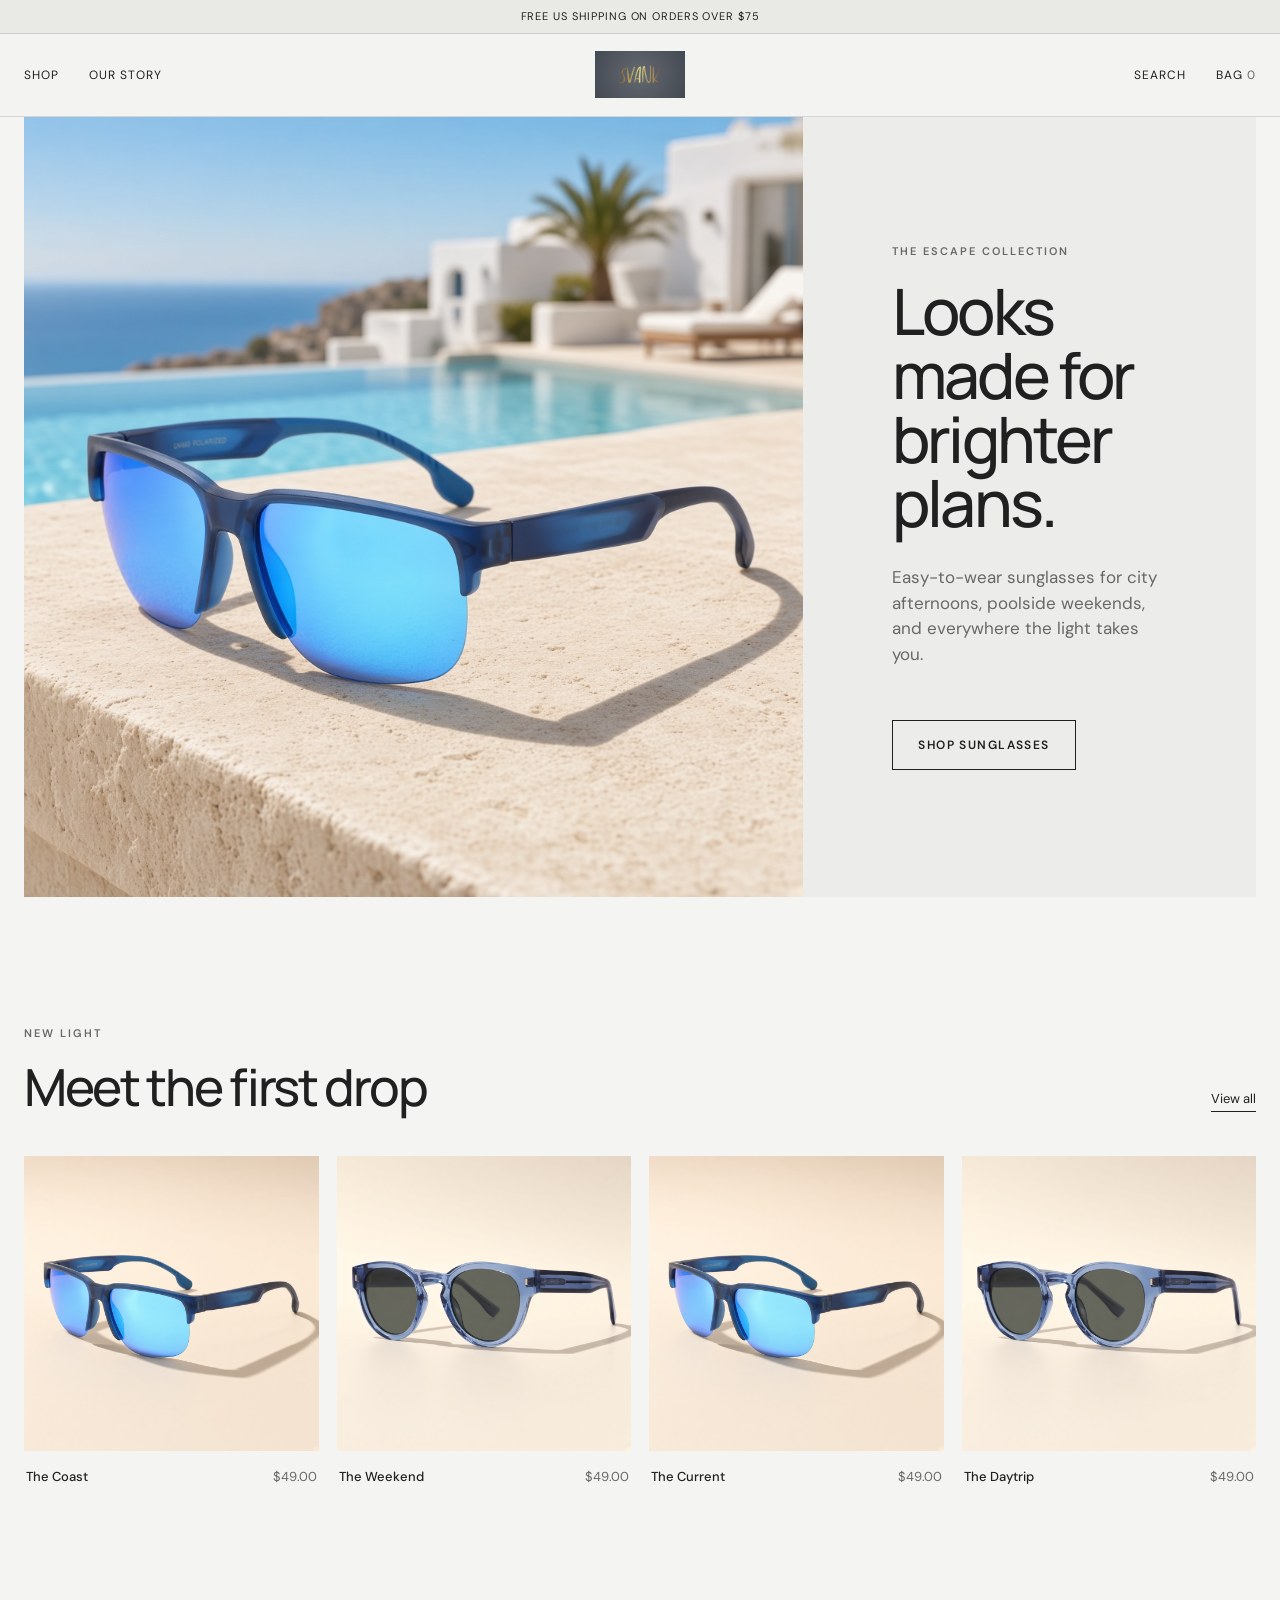
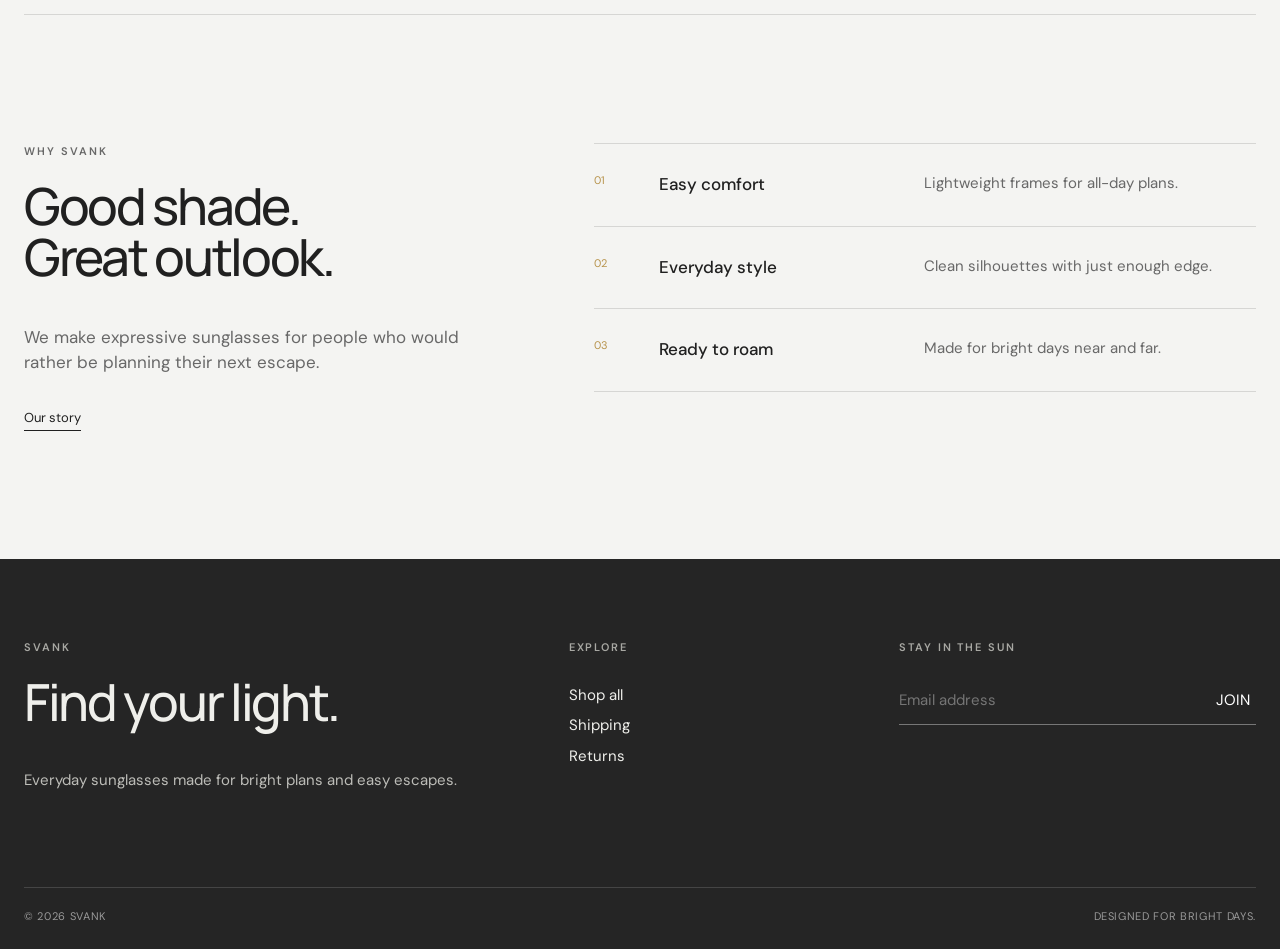
==== shopify-theme/preview/index.html @ 11c6e064 "Build SVANK Shopify storefront theme Co-authored-by: abhaj-git <abhaj-git@users.noreply.github.com>" ====
<!doctype html>
<html lang="en">
  <head>
    <meta charset="utf-8">
    <meta name="viewport" content="width=device-width,initial-scale=1">
    <title>SVANK — Shopify theme preview</title>
    <link rel="stylesheet" href="../assets/theme.css">
  </head>
  <body>
    <div class="announcement">Free US shipping on orders over $75</div>
    <header class="site-header">
      <div class="header-inner page-width">
        <button class="menu-toggle" type="button" aria-label="Menu"><span></span><span></span></button>
        <nav class="desktop-nav"><a href="#shop">Shop</a><a href="#story">Our story</a></nav>
        <a class="brand" href="#">
          <img src="../assets/svank-logo.jpg" width="150" height="78" alt="SVANK">
        </a>
        <div class="header-actions"><a href="#">Search</a><a href="#">Bag <span class="cart-count">0</span></a></div>
      </div>
    </header>

    <main>
      <section class="hero page-width">
        <div class="hero-media">
          <img src="../assets/svank-holiday-hero.png" width="1200" height="1200" alt="Blue sunglasses beside a bright Mediterranean pool">
        </div>
        <div class="hero-content">
          <p class="eyebrow">The escape collection</p>
          <h1>Looks made for brighter plans.</h1>
          <div class="hero-copy"><p>Easy-to-wear sunglasses for city afternoons, poolside weekends, and everywhere the light takes you.</p></div>
          <a class="button" href="#shop">Shop sunglasses</a>
        </div>
      </section>

      <section id="shop" class="section page-width">
        <div class="section-heading">
          <div><p class="eyebrow">New light</p><h2>Meet the first drop</h2></div>
          <a class="text-link" href="#">View all</a>
        </div>
        <div class="product-grid">
          <article class="product-card">
            <a class="product-card-media" href="#"><img src="../assets/svank-clean-blue.png" alt="Blue mirrored sunglasses"></a>
            <div class="product-card-info"><h3>The Coast</h3><span>$49.00</span></div>
          </article>
          <article class="product-card">
            <a class="product-card-media" href="#"><img src="../assets/svank-clean-round.png" alt="Blue round sunglasses"></a>
            <div class="product-card-info"><h3>The Weekend</h3><span>$49.00</span></div>
          </article>
          <article class="product-card">
            <a class="product-card-media" href="#"><img src="../assets/svank-clean-blue.png" alt="Blue mirrored sunglasses"></a>
            <div class="product-card-info"><h3>The Current</h3><span>$49.00</span></div>
          </article>
          <article class="product-card">
            <a class="product-card-media" href="#"><img src="../assets/svank-clean-round.png" alt="Blue round sunglasses"></a>
            <div class="product-card-info"><h3>The Daytrip</h3><span>$49.00</span></div>
          </article>
        </div>
      </section>

      <section id="story" class="story section page-width">
        <div class="story-card">
          <p class="eyebrow">Why SVANK</p>
          <h2>Good shade.<br>Great outlook.</h2>
          <div class="story-copy"><p>We make expressive sunglasses for people who would rather be planning their next escape.</p></div>
          <a class="text-link" href="#">Our story</a>
        </div>
        <div class="story-points">
          <div class="story-point"><span>01</span><h3>Easy comfort</h3><p>Lightweight frames for all-day plans.</p></div>
          <div class="story-point"><span>02</span><h3>Everyday style</h3><p>Clean silhouettes with just enough edge.</p></div>
          <div class="story-point"><span>03</span><h3>Ready to roam</h3><p>Made for bright days near and far.</p></div>
        </div>
      </section>
    </main>

    <footer class="site-footer">
      <div class="page-width footer-grid">
        <div><p class="eyebrow">SVANK</p><h2>Find your light.</h2><div class="footer-copy"><p>Everyday sunglasses made for bright plans and easy escapes.</p></div></div>
        <div class="footer-links"><p class="eyebrow">Explore</p><a href="#">Shop all</a><a href="#">Shipping</a><a href="#">Returns</a></div>
        <div><p class="eyebrow">Stay in the sun</p><form class="newsletter"><input type="email" placeholder="Email address"><button>Join</button></form></div>
      </div>
      <div class="page-width footer-bottom"><span>© 2026 SVANK</span><span>Designed for bright days.</span></div>
    </footer>
  </body>
</html>
---- shopify-theme/assets/theme.css ----
@import url("https://fonts.googleapis.com/css2?family=DM+Sans:wght@400;500;600&family=Manrope:wght@400;500;600&display=swap");

:root {
  --background: #f4f4f2;
  --surface: #fff;
  --text: #202020;
  --muted: #686868;
  --accent: #b7934c;
  --border: rgba(32, 32, 32, 0.14);
  --page: 1440px;
}

* { box-sizing: border-box; }
html { scroll-behavior: smooth; }
body {
  margin: 0;
  color: var(--text);
  background: var(--background);
  font-family: "DM Sans", Arial, sans-serif;
  font-size: 15px;
  line-height: 1.5;
  -webkit-font-smoothing: antialiased;
}
img, svg { display: block; max-width: 100%; }
a { color: inherit; text-decoration: none; }
button, input, select { color: inherit; font: inherit; }
button { cursor: pointer; }
h1, h2, h3, p { margin-top: 0; }
h1, h2 {
  font-family: "Manrope", Arial, sans-serif;
  font-weight: 500;
  letter-spacing: -0.045em;
  line-height: 1;
}
h1 { font-size: clamp(3rem, 6vw, 6.6rem); }
h2 { font-size: clamp(2.15rem, 4vw, 4.5rem); }
.page-width { width: min(calc(100% - 48px), var(--page)); margin-inline: auto; }
.section { padding-block: clamp(72px, 10vw, 150px); }
.eyebrow {
  margin-bottom: 20px;
  color: var(--muted);
  font-size: 11px;
  font-weight: 600;
  letter-spacing: 0.18em;
  text-transform: uppercase;
}
.small { color: var(--muted); font-size: 13px; }
.visually-hidden {
  position: absolute!important;
  width: 1px; height: 1px;
  padding: 0; margin: -1px;
  overflow: hidden; clip: rect(0, 0, 0, 0);
  border: 0;
}
.skip-link {
  position: fixed;
  z-index: 100;
  top: 8px;
  left: 8px;
  padding: 10px 14px;
  background: var(--surface);
  transform: translateY(-150%);
}
.skip-link:focus { transform: none; }
.button {
  display: inline-flex;
  min-height: 50px;
  align-items: center;
  justify-content: center;
  padding: 12px 25px;
  border: 1px solid var(--text);
  background: transparent;
  font-size: 12px;
  font-weight: 600;
  letter-spacing: 0.12em;
  text-transform: uppercase;
  transition: background .2s, color .2s;
}
.button:hover, .button-dark { color: var(--surface); background: var(--text); }
.button-wide { width: 100%; }
.text-link {
  display: inline-block;
  padding-bottom: 3px;
  border-bottom: 1px solid currentColor;
  font-size: 13px;
}

.announcement {
  padding: 8px 16px;
  border-bottom: 1px solid var(--border);
  background: #e9e9e6;
  font-size: 11px;
  letter-spacing: 0.08em;
  text-align: center;
  text-transform: uppercase;
}
.site-header {
  position: relative;
  z-index: 10;
  border-bottom: 1px solid var(--border);
  background: rgba(244, 244, 242, .94);
}
.header-inner {
  display: grid;
  min-height: 82px;
  align-items: center;
  grid-template-columns: 1fr auto 1fr;
}
.brand img { width: auto; max-height: 48px; object-fit: contain; }
.desktop-nav, .header-actions { display: flex; align-items: center; gap: 30px; }
.desktop-nav a, .header-actions a {
  font-size: 12px;
  letter-spacing: .08em;
  text-transform: uppercase;
}
.desktop-nav { justify-self: start; }
.brand { justify-self: center; }
.header-actions { justify-self: end; }
.cart-count { color: var(--muted); }
.menu-toggle, .mobile-nav { display: none; }

.hero {
  display: grid;
  min-height: min(780px, calc(100vh - 115px));
  align-items: stretch;
  grid-template-columns: minmax(0, 1.58fr) minmax(350px, .92fr);
  column-gap: 0;
}
.hero-media { min-height: 620px; overflow: hidden; background: #e8e8e5; }
.hero-media img { width: 100%; height: 100%; object-fit: cover; }
.hero-content {
  display: flex;
  justify-content: center;
  padding: clamp(50px, 7vw, 110px);
  background: #ececea;
  flex-direction: column;
}
.hero-content h1 { max-width: 620px; margin-bottom: 30px; font-size: clamp(3rem, 5vw, 5.7rem); }
.hero-copy { max-width: 470px; margin-bottom: 36px; color: var(--muted); font-size: 17px; }
.hero-content .button { align-self: flex-start; }

.section-heading {
  display: flex;
  align-items: end;
  justify-content: space-between;
  margin-bottom: 44px;
}
.section-heading h2 { margin-bottom: 0; font-size: clamp(2.3rem, 4vw, 4.2rem); }
.product-grid { display: grid; gap: 18px; grid-template-columns: repeat(4, minmax(0, 1fr)); }
.product-card-media {
  position: relative;
  display: block;
  overflow: hidden;
  aspect-ratio: 1;
  background: #ececea;
}
.product-card-media img, .product-card-media svg {
  width: 100%;
  height: 100%;
  object-fit: cover;
  transition: transform .45s ease;
}
.product-card:hover .product-card-media img { transform: scale(1.018); }
.product-badge {
  position: absolute;
  top: 12px;
  left: 12px;
  padding: 5px 8px;
  background: var(--surface);
  font-size: 10px;
  letter-spacing: .1em;
  text-transform: uppercase;
}
.product-card-info {
  display: flex;
  justify-content: space-between;
  gap: 20px;
  padding: 16px 2px 0;
  font-size: 13px;
}
.product-card-info h3 { margin: 0; font-size: inherit; font-weight: 500; }
.product-card-info span { color: var(--muted); white-space: nowrap; }

.story {
  display: grid;
  gap: clamp(60px, 10vw, 180px);
  border-top: 1px solid var(--border);
  grid-template-columns: minmax(300px, .8fr) 1.2fr;
}
.story-card h2 { max-width: 660px; }
.story-copy { max-width: 510px; margin: 30px 0; color: var(--muted); font-size: 17px; }
.story-points { border-top: 1px solid var(--border); }
.story-point {
  display: grid;
  padding: 28px 0;
  border-bottom: 1px solid var(--border);
  gap: 20px;
  grid-template-columns: 45px 1fr 1.35fr;
}
.story-point span { color: var(--accent); font-size: 11px; }
.story-point h3 { margin: 0; font-size: 17px; font-weight: 500; }
.story-point p { margin: 0; color: var(--muted); }

.site-footer { padding: 80px 0 25px; color: #efefeb; background: #252525; }
.footer-grid { display: grid; gap: 80px; grid-template-columns: 1.3fr .7fr 1fr; }
.site-footer .eyebrow { color: #a8a8a3; }
.site-footer h2 { max-width: 460px; font-size: clamp(2.5rem, 4vw, 4.8rem); }
.footer-copy { max-width: 450px; color: #bdbdb8; }
.footer-links { display: flex; align-items: flex-start; gap: 8px; flex-direction: column; }
.newsletter { display: flex; border-bottom: 1px solid #777; }
.newsletter input {
  width: 100%;
  padding: 13px 0;
  border: 0;
  outline: 0;
  color: #fff;
  background: transparent;
}
.newsletter button { border: 0; color: #fff; background: transparent; text-transform: uppercase; }
.footer-bottom {
  display: flex;
  justify-content: space-between;
  margin-top: 80px;
  padding-top: 20px;
  border-top: 1px solid #454545;
  color: #999;
  font-size: 11px;
  letter-spacing: .06em;
  text-transform: uppercase;
}

.collection-header { max-width: 760px; margin-bottom: 55px; }
.collection-header h1 { margin-bottom: 20px; }
.product { display: grid; gap: clamp(30px, 6vw, 90px); padding-block: 45px 120px; grid-template-columns: 1.4fr .6fr; }
.product-gallery { display: grid; gap: 18px; grid-template-columns: repeat(2, minmax(0, 1fr)); }
.product-media { aspect-ratio: 1; background: #ececea; }
.product-media:first-child { grid-column: span 2; }
.product-media img { width: 100%; height: 100%; object-fit: cover; }
.product-details { position: sticky; top: 30px; align-self: start; padding-top: 30px; }
.product-details h1 { margin-bottom: 20px; font-size: clamp(2.5rem, 4vw, 4.5rem); }
.product-price { font-size: 16px; }
.product-description { margin: 30px 0; color: var(--muted); }
.product-form { display: grid; gap: 12px; margin-bottom: 35px; }
.product-form label { margin-top: 8px; font-size: 11px; letter-spacing: .1em; text-transform: uppercase; }
.product-form select, .product-form input {
  width: 100%;
  min-height: 48px;
  padding: 10px 12px;
  border: 1px solid var(--border);
  background: transparent;
}
details { padding: 18px 0; border-top: 1px solid var(--border); color: var(--muted); }
details:last-child { border-bottom: 1px solid var(--border); }
summary { color: var(--text); cursor: pointer; font-size: 13px; }
details p { margin: 14px 0 0; }
.rte-page { max-width: 900px; }
.rte-page header { margin-bottom: 55px; }
.rte { color: var(--muted); font-size: 17px; }
.rte h2, .rte h3 { color: var(--text); }
.cart form { display: grid; gap: 80px; grid-template-columns: 1.4fr .6fr; }
.cart-item { display: grid; gap: 25px; padding: 20px 0; border-top: 1px solid var(--border); grid-template-columns: 120px 1fr; }
.cart-item h2 { margin-bottom: 5px; font-size: 20px; }
.cart-item input { width: 70px; padding: 8px; }
.cart-summary { padding: 28px; background: #ececea; }
.cart-summary .button { width: 100%; margin-top: 10px; }

@media (max-width: 900px) {
  .page-width { width: min(calc(100% - 30px), var(--page)); }
  .desktop-nav, .header-actions > a:first-child { display: none; }
  .header-inner { min-height: 68px; grid-template-columns: 1fr auto 1fr; }
  .menu-toggle {
    display: flex;
    width: 28px;
    padding: 6px 0;
    border: 0;
    background: transparent;
    gap: 5px;
    flex-direction: column;
  }
  .menu-toggle span:not(.visually-hidden) { width: 22px; height: 1px; background: currentColor; }
  .mobile-nav { padding: 24px 15px; border-top: 1px solid var(--border); background: var(--background); }
  .mobile-nav:not([hidden]) { display: flex; gap: 18px; flex-direction: column; }
  .hero { min-height: auto; grid-template-columns: 1fr; }
  .hero-media { min-height: auto; aspect-ratio: 1; }
  .hero-content { padding: 55px 25px 65px; }
  .product-grid { gap: 12px; grid-template-columns: repeat(2, minmax(0, 1fr)); }
  .section-heading { align-items: flex-start; gap: 20px; flex-direction: column; }
  .story { gap: 60px; grid-template-columns: 1fr; }
  .story-point { grid-template-columns: 35px 1fr; }
  .story-point p { grid-column: 2; }
  .footer-grid { gap: 55px; grid-template-columns: 1fr; }
  .footer-bottom { gap: 12px; flex-direction: column; }
  .product { grid-template-columns: 1fr; }
  .product-gallery { gap: 8px; }
  .product-details { position: static; }
  .cart form { gap: 45px; grid-template-columns: 1fr; }
}

@media (max-width: 520px) {
  h1 { font-size: 3rem; }
  .announcement { font-size: 9px; }
  .brand img { max-width: 112px; max-height: 40px; }
  .header-actions { gap: 0; }
  .hero-content h1 { font-size: 3.2rem; }
  .section { padding-block: 75px; }
  .product-card-info { gap: 5px; font-size: 12px; flex-direction: column; }
  .product-card-info span { font-size: 11px; }
  .product-gallery { grid-template-columns: 1fr; }
  .product-media:first-child { grid-column: auto; }
}

@media (prefers-reduced-motion: reduce) {
  * { scroll-behavior: auto!important; transition: none!important; }
}
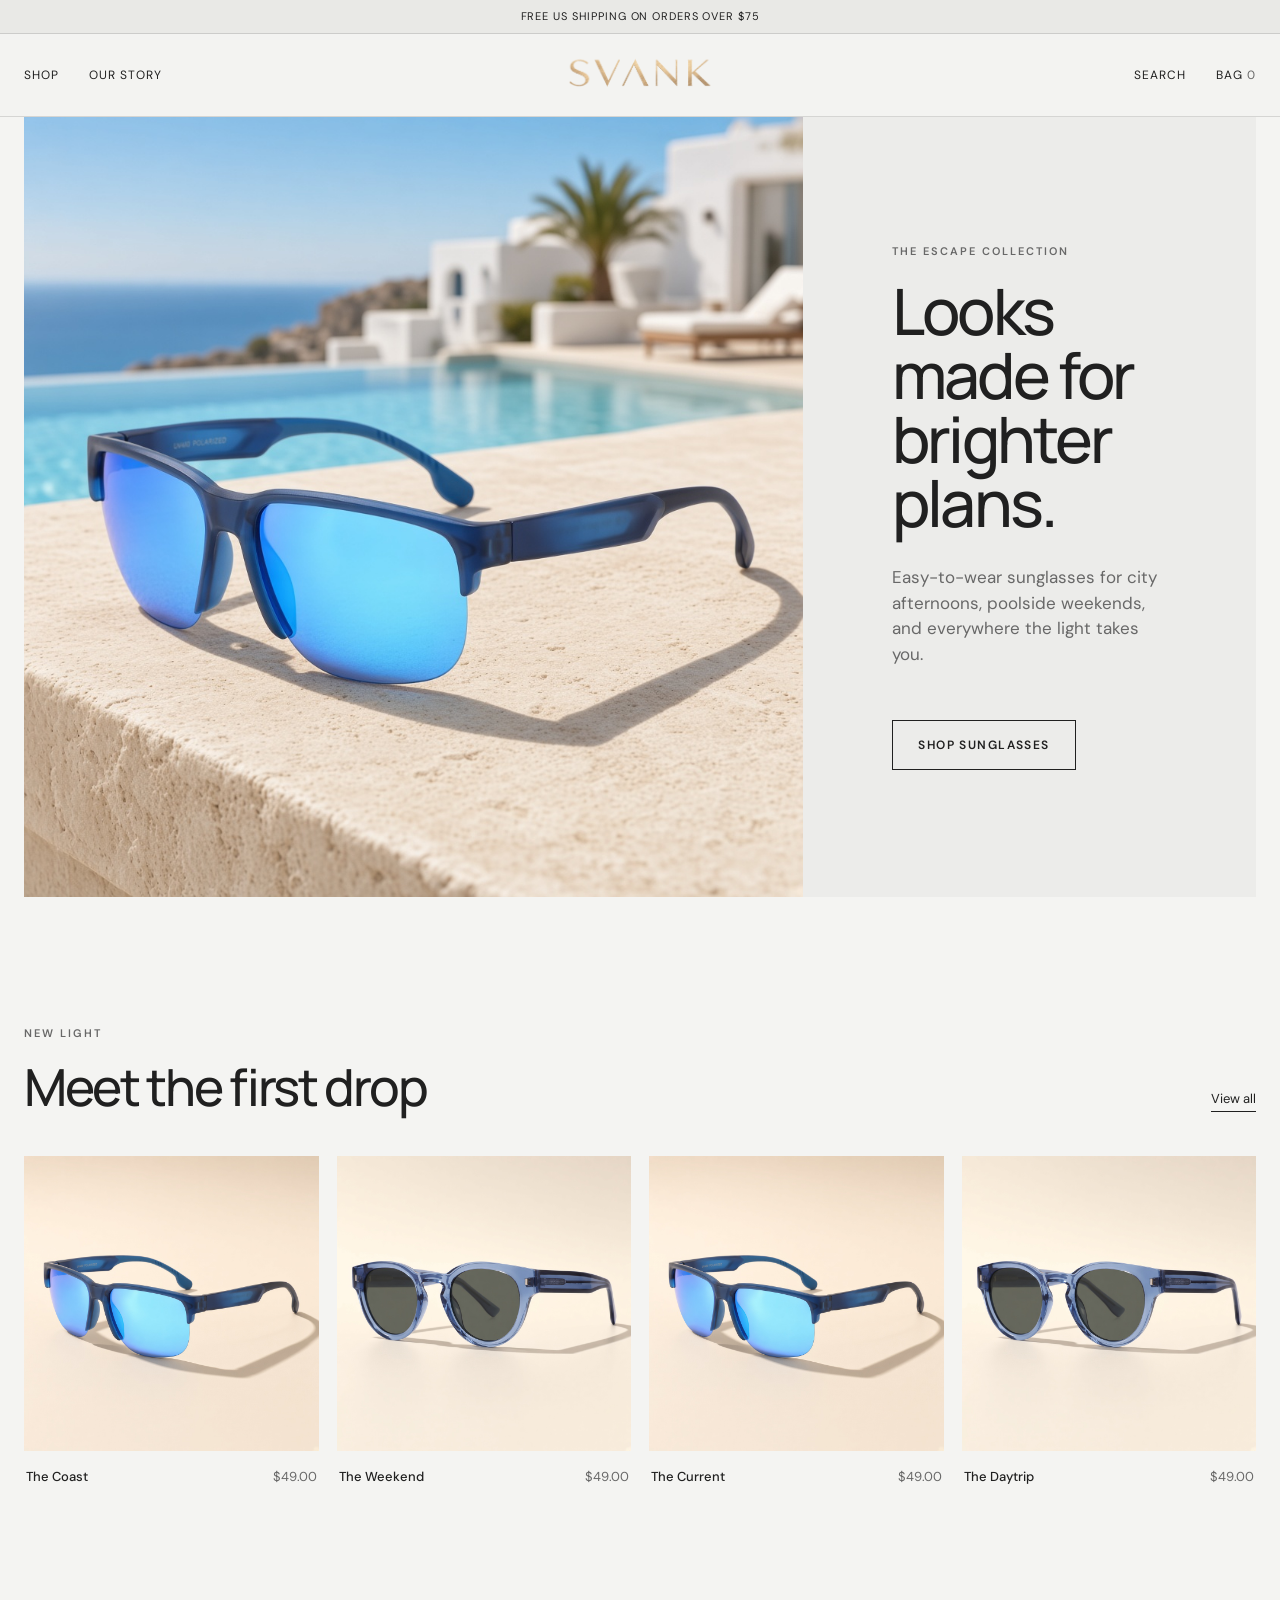
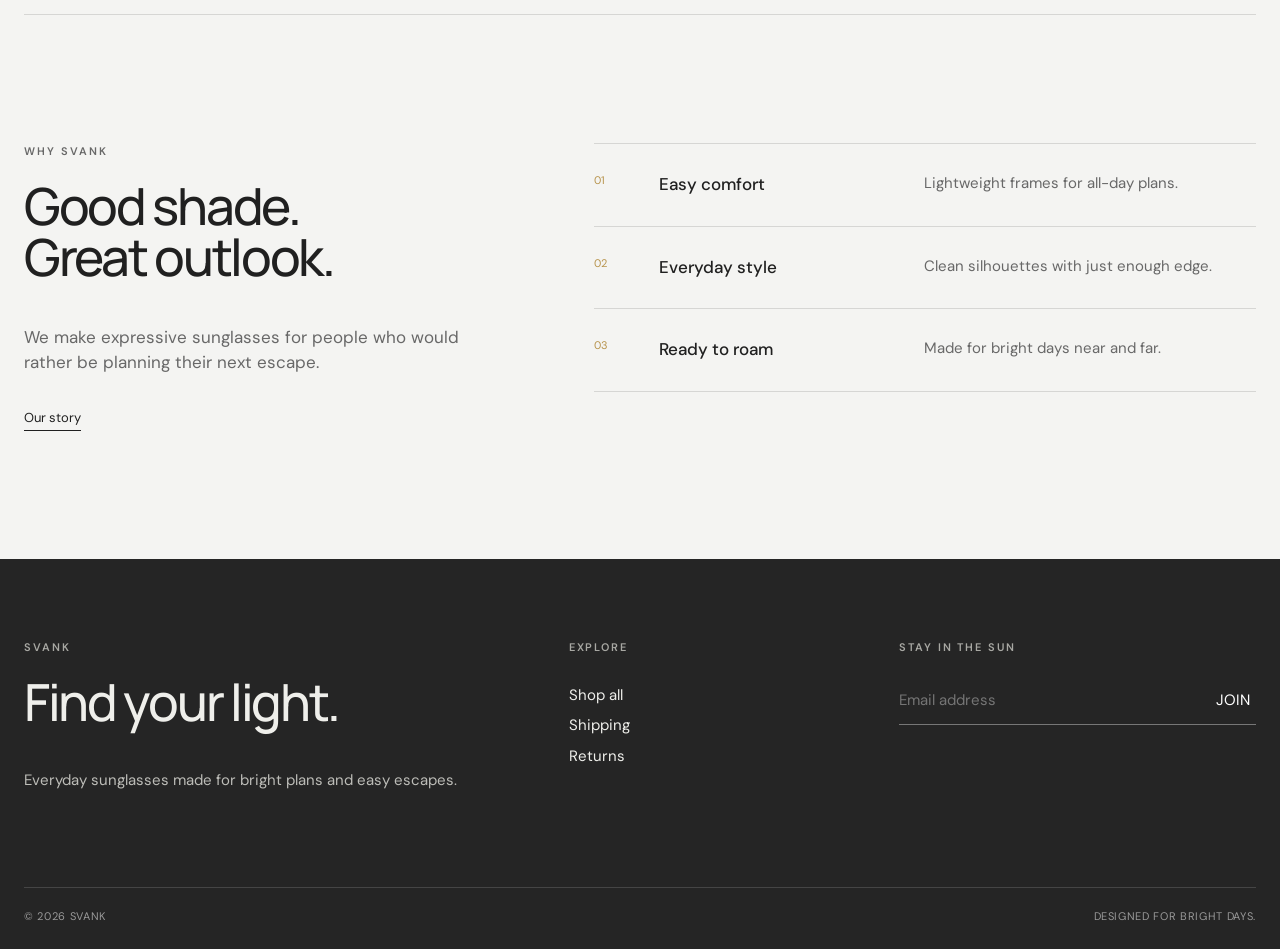
==== commit f08ad5d7: "Replace storefront logo with transparent gold wordmark Co-authored-by: abhaj-git <abhaj-git@users.no" ====
--- a/shopify-theme/preview/index.html
+++ b/shopify-theme/preview/index.html
@@ -13,7 +13,7 @@
         <button class="menu-toggle" type="button" aria-label="Menu"><span></span><span></span></button>
         <nav class="desktop-nav"><a href="#shop">Shop</a><a href="#story">Our story</a></nav>
         <a class="brand" href="#">
-          <img src="../assets/svank-logo.jpg" width="150" height="78" alt="SVANK">
+          <img src="../assets/svank-logo.png" width="150" height="41" alt="SVANK">
         </a>
         <div class="header-actions"><a href="#">Search</a><a href="#">Bag <span class="cart-count">0</span></a></div>
       </div>
--- a/shopify-theme/assets/theme.css
+++ b/shopify-theme/assets/theme.css
@@ -158,9 +158,16 @@
   width: 100%;
   height: 100%;
   object-fit: cover;
-  transition: transform .45s ease;
+  transition: opacity .3s ease, transform .45s ease;
 }
 .product-card:hover .product-card-media img { transform: scale(1.018); }
+.product-card-secondary {
+  position: absolute;
+  inset: 0;
+  opacity: 0;
+}
+.product-card:hover .product-card-primary { opacity: 0; }
+.product-card:hover .product-card-secondary { opacity: 1; }
 .product-badge {
   position: absolute;
   top: 12px;
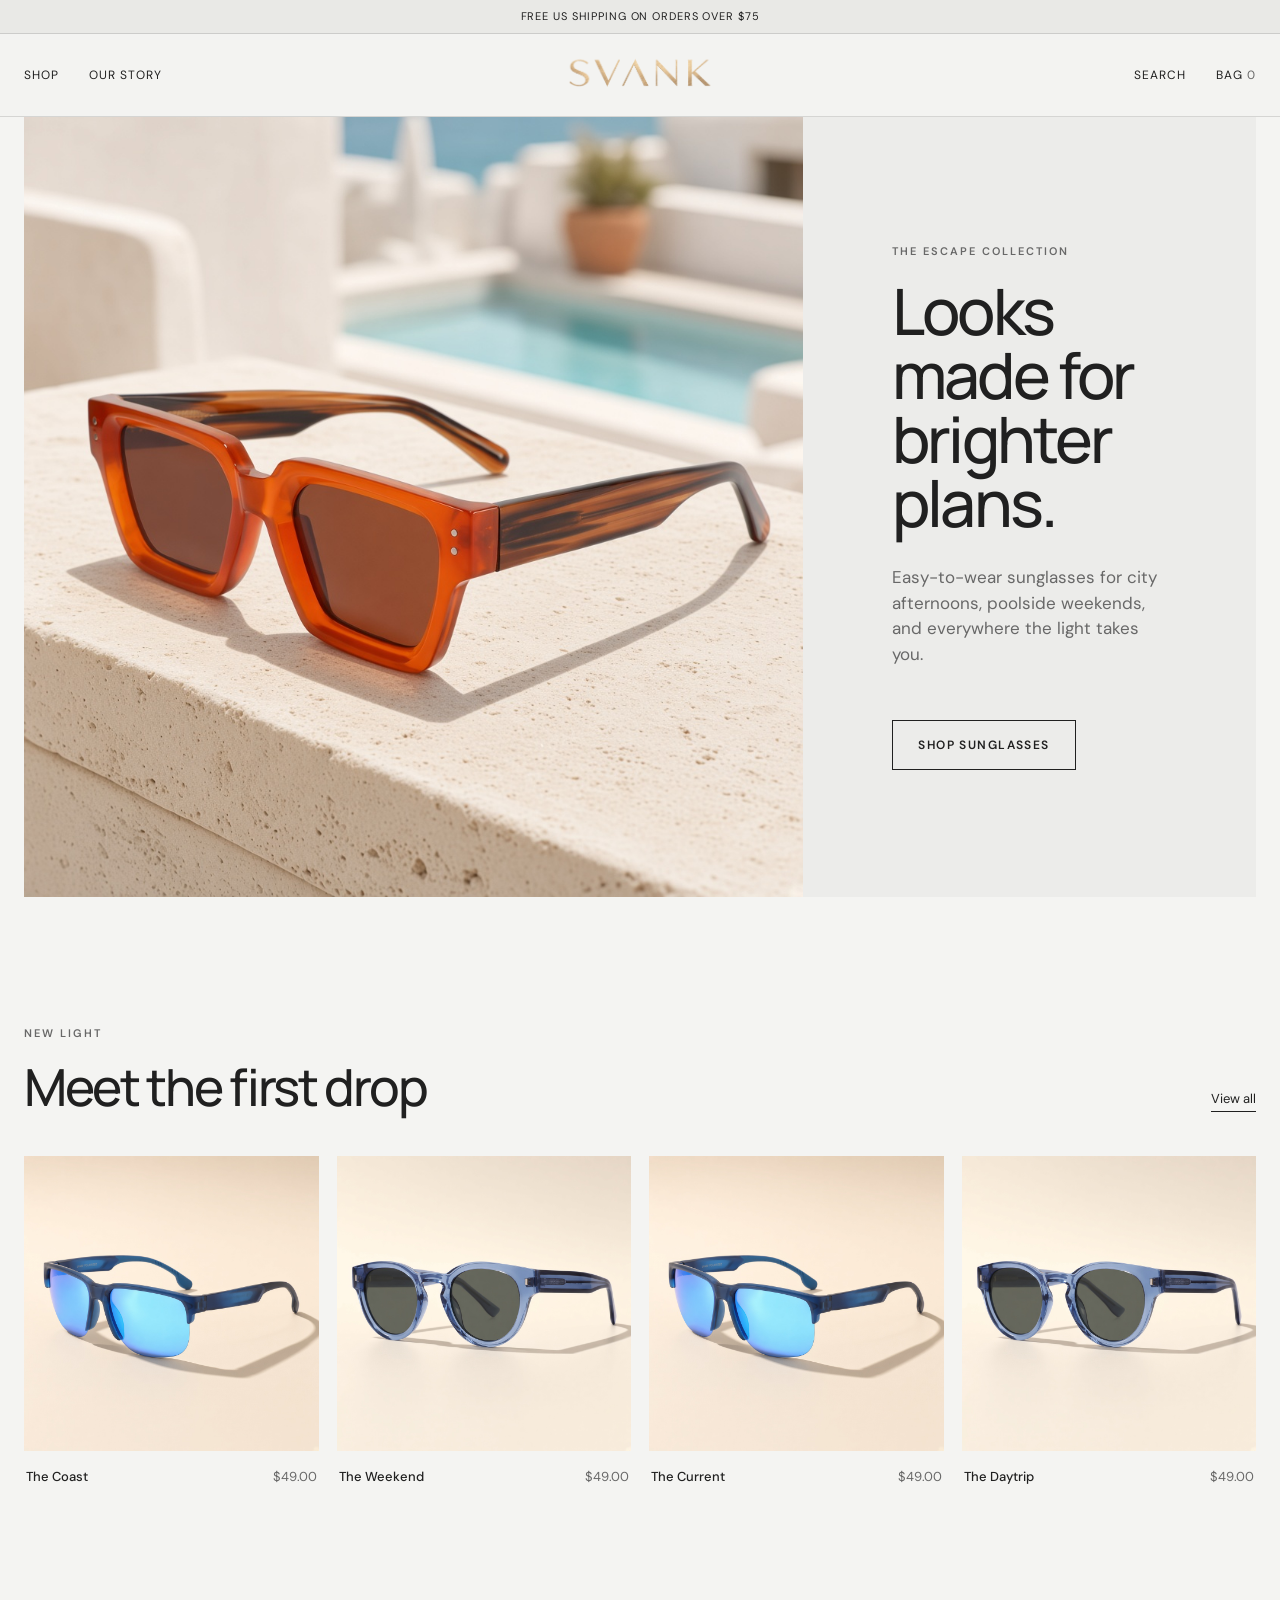
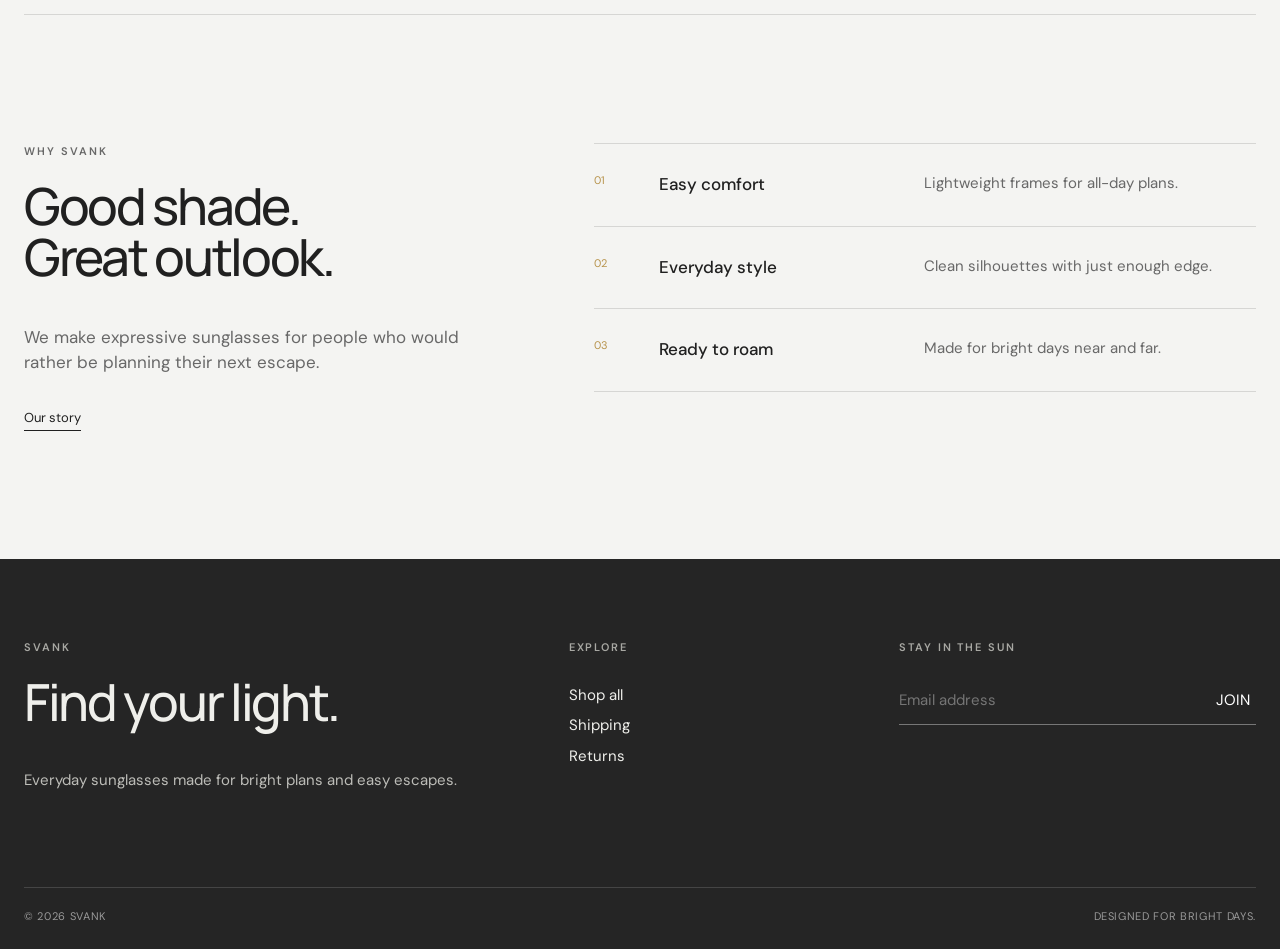
==== commit 72fff025: "Feature stylish orange frame in homepage hero Co-authored-by: abhaj-git <abhaj-git@users.noreply.git" ====
--- a/shopify-theme/preview/index.html
+++ b/shopify-theme/preview/index.html
@@ -22,7 +22,7 @@
     <main>
       <section class="hero page-width">
         <div class="hero-media">
-          <img src="../assets/svank-holiday-hero.png" width="1200" height="1200" alt="Blue sunglasses beside a bright Mediterranean pool">
+          <img src="../assets/svank-holiday-hero.png" width="1200" height="1200" alt="Burnt-orange sunglasses beside a bright Mediterranean pool">
         </div>
         <div class="hero-content">
           <p class="eyebrow">The escape collection</p>
--- a/shopify-theme/assets/theme.css
+++ b/shopify-theme/assets/theme.css
@@ -239,10 +239,72 @@
 .collection-header { max-width: 760px; margin-bottom: 55px; }
 .collection-header h1 { margin-bottom: 20px; }
 .product { display: grid; gap: clamp(30px, 6vw, 90px); padding-block: 45px 120px; grid-template-columns: 1.4fr .6fr; }
-.product-gallery { display: grid; gap: 18px; grid-template-columns: repeat(2, minmax(0, 1fr)); }
-.product-media { aspect-ratio: 1; background: #ececea; }
-.product-media:first-child { grid-column: span 2; }
-.product-media img { width: 100%; height: 100%; object-fit: cover; }
+.product-gallery { min-width: 0; }
+.product-gallery-viewport {
+  position: relative;
+  overflow: hidden;
+  background: #ececea;
+  touch-action: pan-y;
+}
+.product-media {
+  width: 100%;
+  margin: 0;
+  aspect-ratio: 1;
+  background: #ececea;
+}
+.product-media[hidden] { display: none; }
+.product-media img, .product-media svg { width: 100%; height: 100%; object-fit: contain; }
+.gallery-arrow {
+  position: absolute;
+  z-index: 2;
+  top: 50%;
+  display: grid;
+  width: 46px;
+  height: 46px;
+  padding: 0;
+  border: 1px solid var(--border);
+  border-radius: 50%;
+  background: rgba(255, 255, 255, .88);
+  box-shadow: 0 3px 14px rgba(0, 0, 0, .08);
+  place-items: center;
+  transform: translateY(-50%);
+}
+.gallery-arrow:hover { background: var(--surface); }
+.gallery-arrow-prev { left: 18px; }
+.gallery-arrow-next { right: 18px; }
+.gallery-counter {
+  position: absolute;
+  right: 18px;
+  bottom: 14px;
+  margin: 0;
+  padding: 5px 9px;
+  border-radius: 20px;
+  background: rgba(255, 255, 255, .88);
+  font-size: 11px;
+  letter-spacing: .08em;
+}
+.product-gallery-thumbnails {
+  display: flex;
+  overflow-x: auto;
+  gap: 10px;
+  padding-top: 12px;
+  scrollbar-width: thin;
+}
+.gallery-thumbnail {
+  width: 82px;
+  min-width: 82px;
+  height: 82px;
+  padding: 0;
+  overflow: hidden;
+  border: 1px solid transparent;
+  background: #ececea;
+  opacity: .62;
+}
+.gallery-thumbnail img { width: 100%; height: 100%; object-fit: cover; }
+.gallery-thumbnail:hover, .gallery-thumbnail.is-active {
+  border-color: var(--text);
+  opacity: 1;
+}
 .product-details { position: sticky; top: 30px; align-self: start; padding-top: 30px; }
 .product-details h1 { margin-bottom: 20px; font-size: clamp(2.5rem, 4vw, 4.5rem); }
 .product-price { font-size: 16px; }
@@ -298,7 +360,6 @@
   .footer-grid { gap: 55px; grid-template-columns: 1fr; }
   .footer-bottom { gap: 12px; flex-direction: column; }
   .product { grid-template-columns: 1fr; }
-  .product-gallery { gap: 8px; }
   .product-details { position: static; }
   .cart form { gap: 45px; grid-template-columns: 1fr; }
 }
@@ -312,8 +373,10 @@
   .section { padding-block: 75px; }
   .product-card-info { gap: 5px; font-size: 12px; flex-direction: column; }
   .product-card-info span { font-size: 11px; }
-  .product-gallery { grid-template-columns: 1fr; }
-  .product-media:first-child { grid-column: auto; }
+  .gallery-arrow { width: 40px; height: 40px; }
+  .gallery-arrow-prev { left: 10px; }
+  .gallery-arrow-next { right: 10px; }
+  .gallery-thumbnail { width: 68px; min-width: 68px; height: 68px; }
 }
 
 @media (prefers-reduced-motion: reduce) {
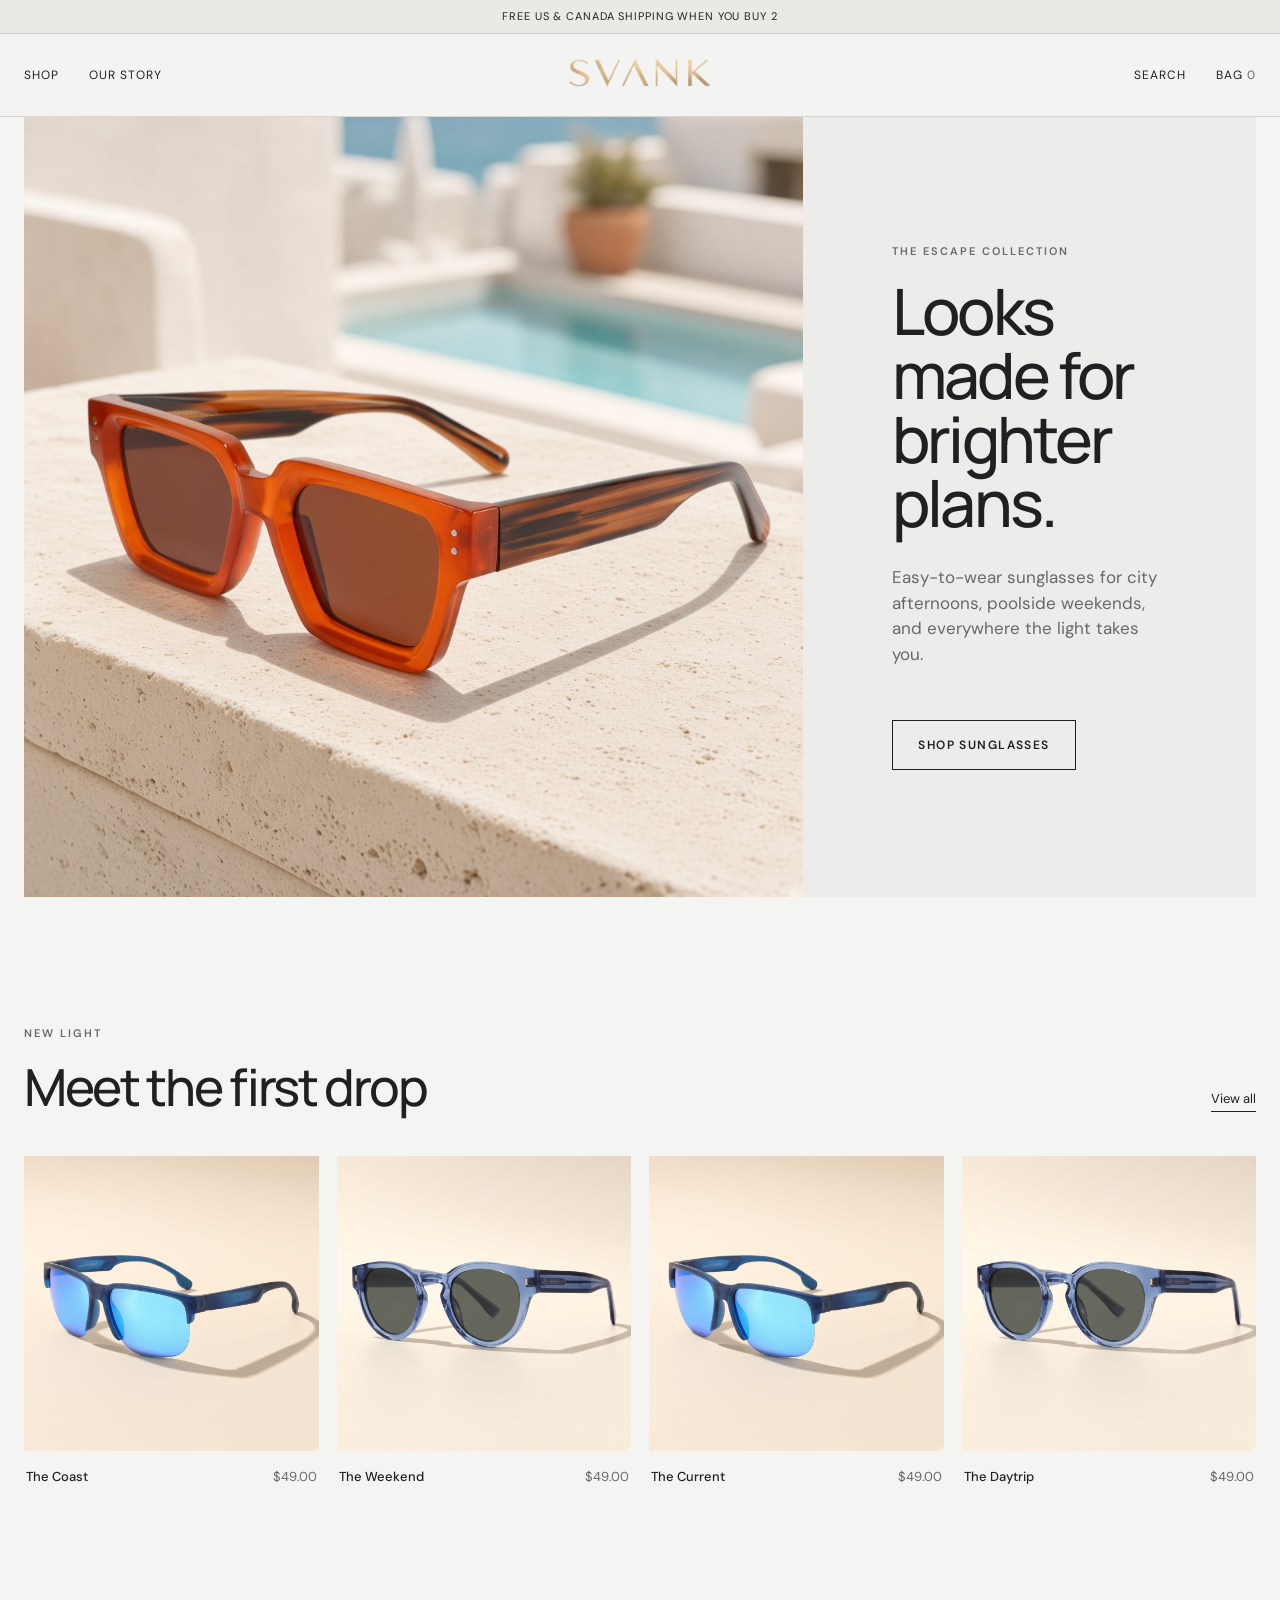
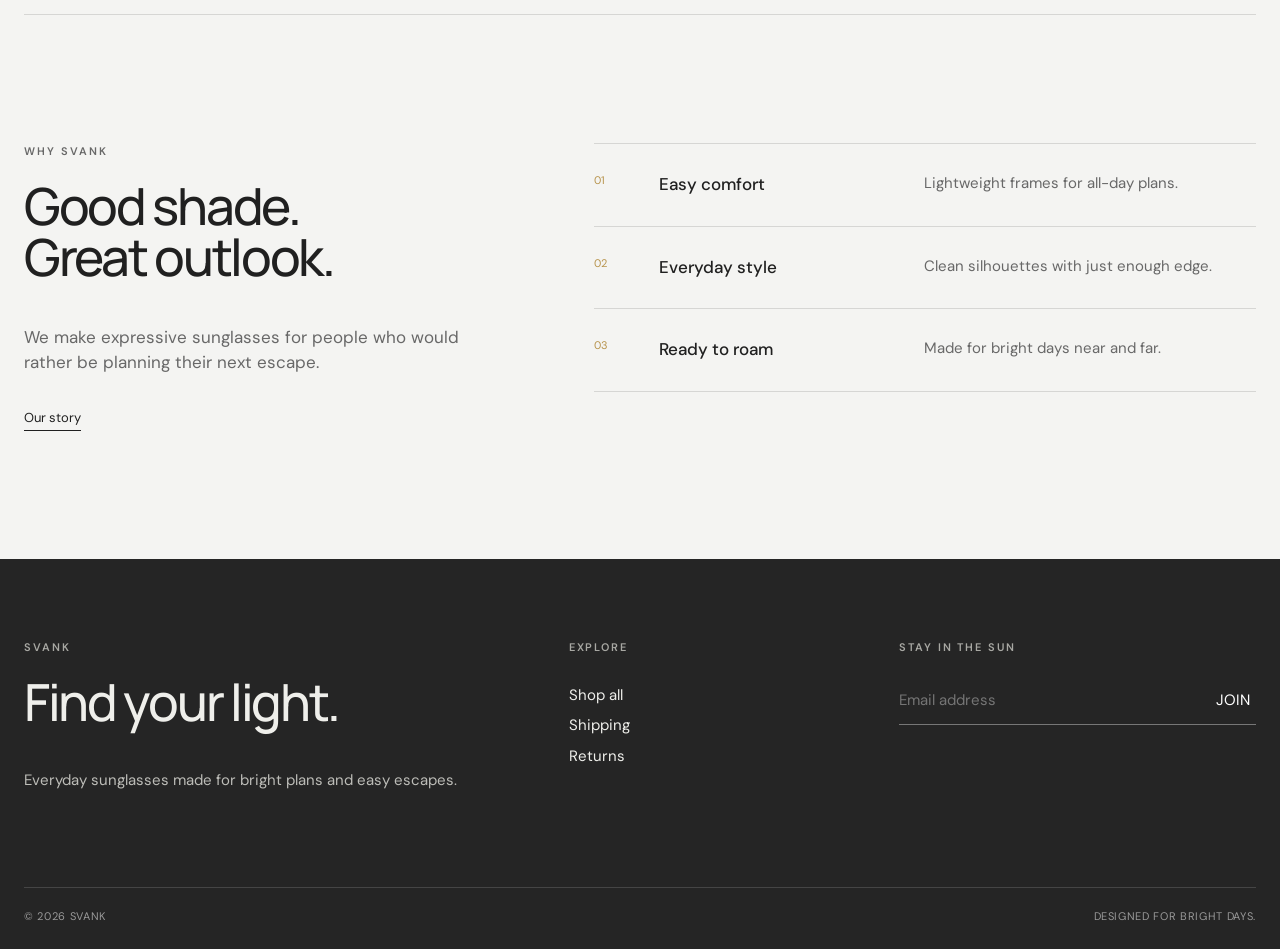
==== commit b92755ba: "Rename and classify catalog for SEO Co-authored-by: abhaj-git <abhaj-git@users.noreply.github.com>" ====
--- a/shopify-theme/preview/index.html
+++ b/shopify-theme/preview/index.html
@@ -7,7 +7,7 @@
     <link rel="stylesheet" href="../assets/theme.css">
   </head>
   <body>
-    <div class="announcement">Free US shipping on orders over $75</div>
+    <div class="announcement">Free US &amp; Canada shipping when you buy 2</div>
     <header class="site-header">
       <div class="header-inner page-width">
         <button class="menu-toggle" type="button" aria-label="Menu"><span></span><span></span></button>
